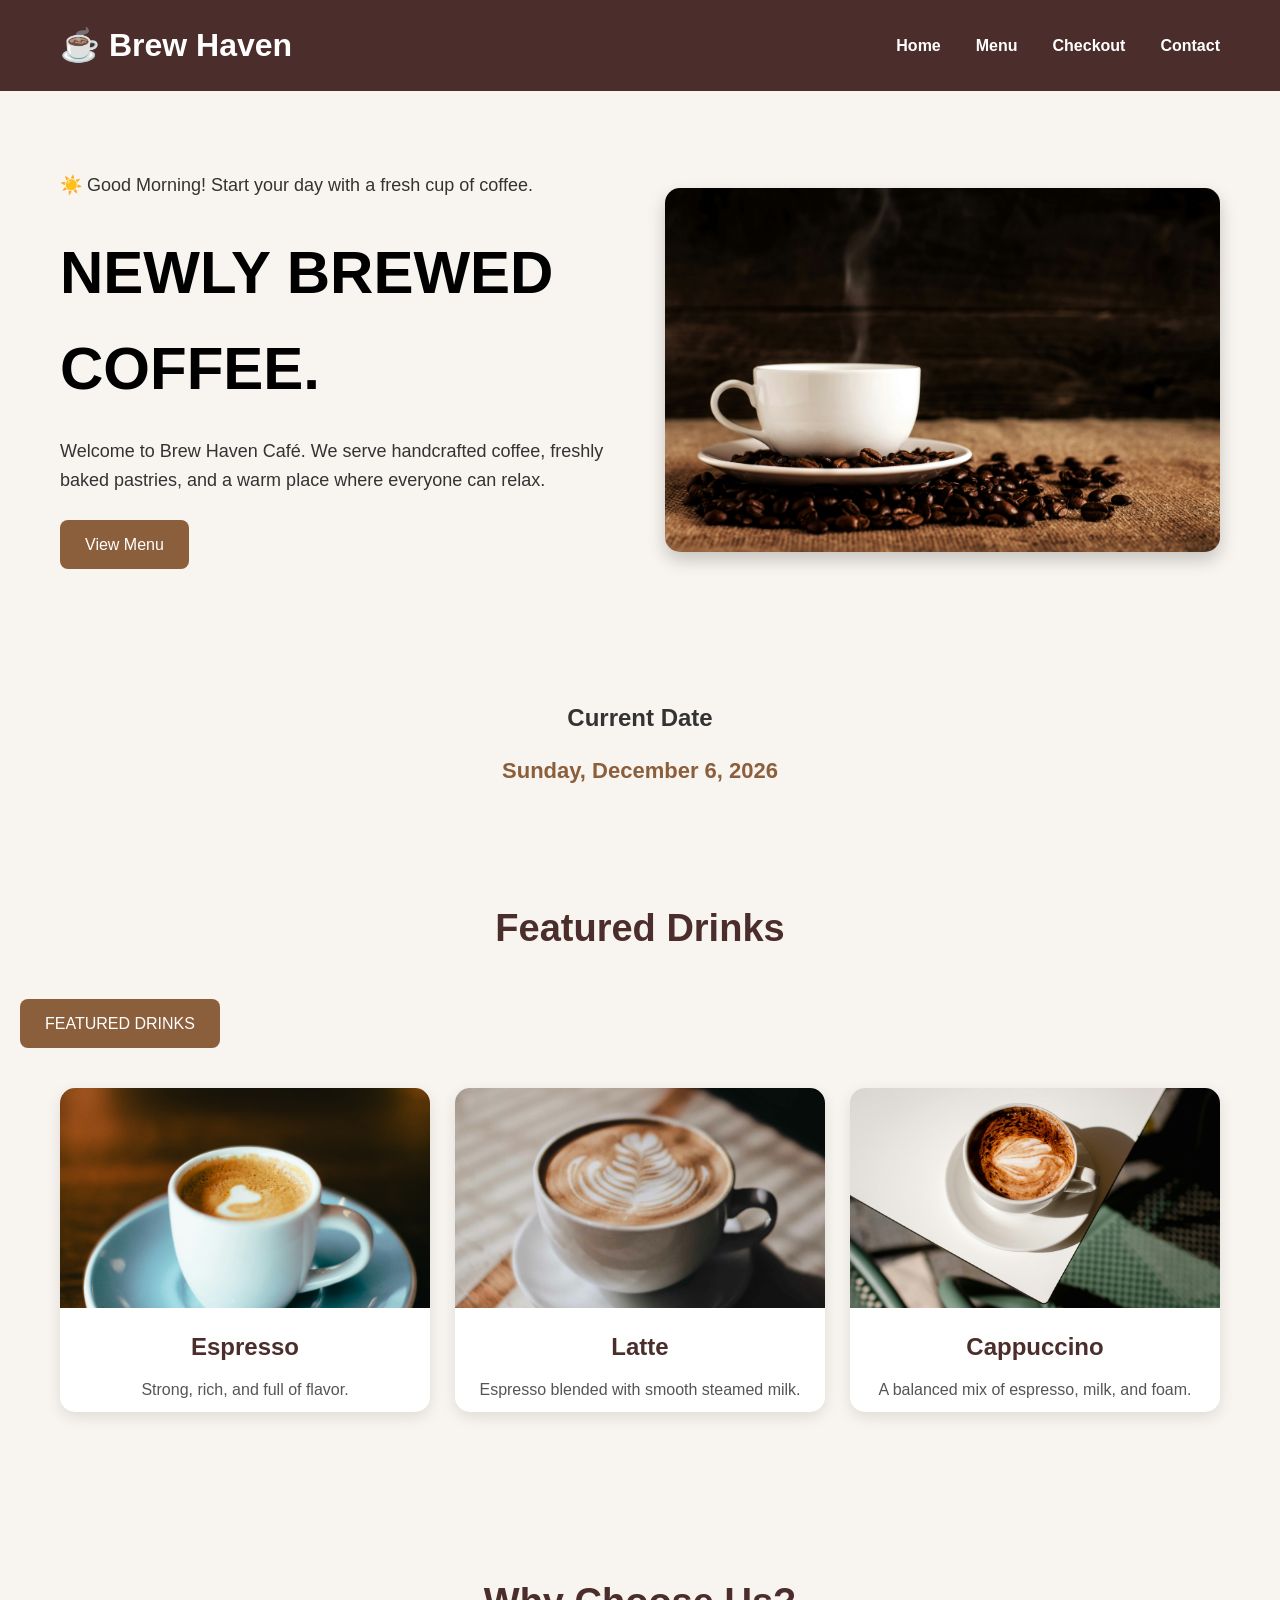
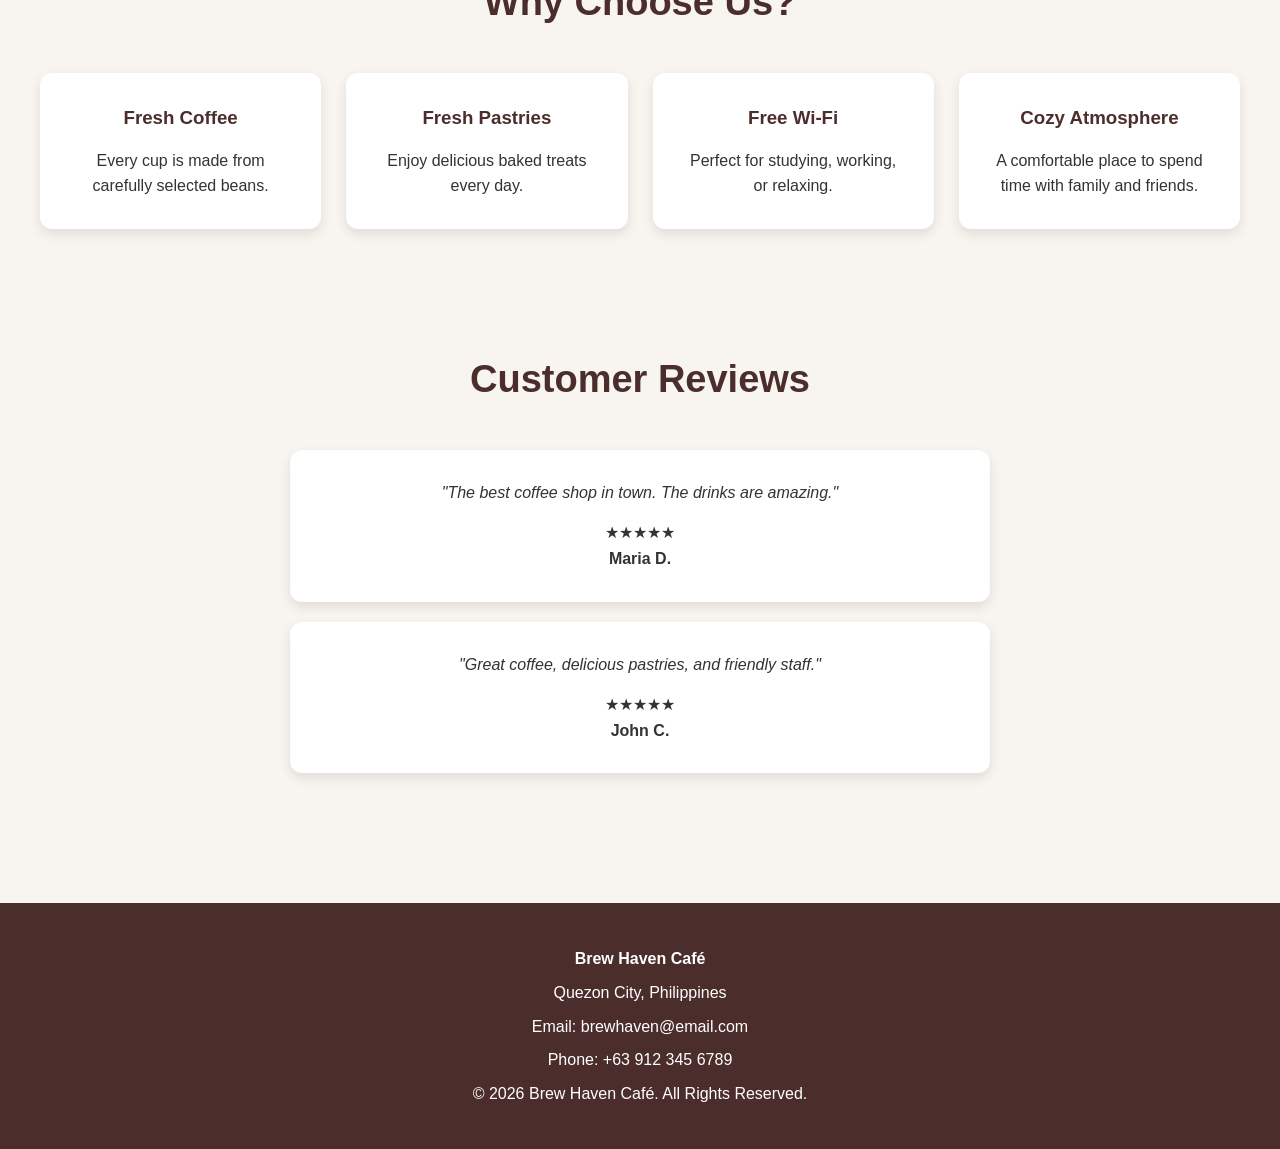
==== index.html @ 5b614775 "Update index.html" ====
<!DOCTYPE html>
<html lang="en">
<head>
    <meta charset="UTF-8">
    <meta name="viewport" content="width=device-width, initial-scale=1.0">

    <title>Brew Haven Café | Home</title>
    <meta name="description" content="Enjoy handcrafted coffee and fresh pastries at Brew Haven Café.">

    <link rel="stylesheet" href="CSS/style.css">
</head>

<body>

<header>
    <nav class="navbar">
        <h2 class="logo">☕ Brew Haven</h2>

        <ul class="nav-links" id="navLinks">
    <li><a href="index.html">Home</a></li>
    <li><a href="menu.html">Menu</a></li>
    <li><a href="checkout.html">Checkout</a></li>
    <li><a href="contact.html">Contact</a></li>
</ul>

        <button id="menuToggle" class="menu-toggle">☰</button>
    </nav>
</header>

<main>

    <section class="hero">

        <div class="hero-content">

            <p id="greeting"></p>

            <h1>NEWLY BREWED COFFEE.</h1>

            <p>
                Welcome to Brew Haven Café. We serve handcrafted coffee,
                freshly baked pastries, and a warm place where everyone can relax.
            </p>

            <a href="menu.html" class="btn">View Menu</a>

        </div>

        <div class="hero-image">
            <img src="images/hero.jpg"
                 alt="Cup of freshly brewed coffee">
        </div>

    </section>

    <section class="datetime">
        <h2>Current Date</h2>
        <p id="dateTime"></p>
    </section>

    <section class="featured">

         <h2>Featured Drinks</h2> 
         <a href="menu.html" class="btn">FEATURED DRINKS</a>

        <div class="cards">

            <article class="card">
                <img src="images/espresso.jpg" alt="Espresso">
                <h3>Espresso</h3>
                <p>Strong, rich, and full of flavor.</p>
            </article>

            <article class="card">
                <img src="images/latte.jpg" alt="Latte">
                <h3>Latte</h3>
                <p>Espresso blended with smooth steamed milk.</p>
            </article>

            <article class="card">
                <img src="images/cappuccino.jpg" alt="Cappuccino">
                <h3>Cappuccino</h3>
                <p>A balanced mix of espresso, milk, and foam.</p>
            </article>

        </div>

    </section>

    <section class="about">

        <h2>Why Choose Us?</h2>

        <div class="features">

            <div class="feature">
                <h3>Fresh Coffee</h3>
                <p>Every cup is made from carefully selected beans.</p>
            </div>

            <div class="feature">
                <h3>Fresh Pastries</h3>
                <p>Enjoy delicious baked treats every day.</p>
            </div>

            <div class="feature">
                <h3>Free Wi-Fi</h3>
                <p>Perfect for studying, working, or relaxing.</p>
            </div>

            <div class="feature">
                <h3>Cozy Atmosphere</h3>
                <p>A comfortable place to spend time with family and friends.</p>
            </div>

        </div>

    </section>

    <section class="testimonials">

        <h2>Customer Reviews</h2>

        <div class="review">

            <blockquote>
                "The best coffee shop in town. The drinks are amazing."
            </blockquote>

            <p>★★★★★</p>
            <strong>Maria D.</strong>

        </div>

        <div class="review">

            <blockquote>
                "Great coffee, delicious pastries, and friendly staff."
            </blockquote>

            <p>★★★★★</p>
            <strong>John C.</strong>

        </div>

    </section>

</main>

<footer>

    <p><strong>Brew Haven Café</strong></p>

    <p>Quezon City, Philippines</p>

    <p>Email: brewhaven@email.com</p>

    <p>Phone: +63 912 345 6789</p>

    <p>&copy; 2026 Brew Haven Café. All Rights Reserved.</p>

</footer>

<script src="JS/script.js"></script>

</body>
</html>
---- CSS/style.css ----
/* =====================================
   RESET
===================================== */

*{
    margin:0;
    padding:0;
    box-sizing:border-box;
}

body{
    font-family:Arial, Helvetica, sans-serif;
    background:#f8f4ef;
    color:#333;
    line-height:1.6;
}

img{
    max-width:100%;
    display:block;
}

a{
    text-decoration:none;
}

ul{
    list-style:none;
}

/* =====================================
   HEADER
===================================== */

header{
    background:#4b2e2b;
    position:sticky;
    top:0;
    z-index:999;
}

.navbar{

    max-width:1200px;
    margin:auto;

    display:flex;
    justify-content:space-between;
    align-items:center;

    padding:20px;

}

.logo{

    color:white;
    font-size:32px;

}

.nav-links{

    display:flex;
    gap:35px;

}

.nav-links a{

    color:white;
    font-weight:bold;
    transition:.3s;

}

.nav-links a:hover,
.nav-links a.active{

    color:#f8c15b;

}

.menu-toggle{

    display:none;

    background:none;
    border:none;

    color:white;

    font-size:30px;

    cursor:pointer;

}

/* =====================================
   HERO
===================================== */

.hero{

    max-width:1200px;

    margin:60px auto;

    display:flex;

    align-items:center;

    justify-content:space-between;

    gap:50px;

    padding:20px;

}

.hero-content{

    flex:1;

}

.hero-content h1{

    font-size:60px;

    color:#000000;

    margin:20px 0;

    font-family: "Times New Roman",

}

.hero-content p{

    margin-bottom:25px;

    font-size:18px;

}

.hero-image{

    flex:1;

}

.hero-image img{

    border-radius:15px;

    box-shadow:0 8px 18px rgba(0,0,0,.2);

}

/* =====================================
   BUTTON
===================================== */

.btn{

    display:inline-block;

    background:#8b5e3c;

    color:white;

    padding:12px 25px;

    border-radius:8px;

    transition:.3s;

}

.btn:hover{

    background:#5f3e29;

    transform:translateY(-2px);

}
/* =====================================
   PAGE HEADER
===================================== */

.page-header{
    text-align:center;
    padding:60px 20px 30px;
}

.page-header h1{
    font-size:45px;
    color:#4b2e2b;
    margin-bottom:15px;
}

.page-header p{
    font-size:18px;
    color:#555;
}

/* =====================================
   DATE SECTION
===================================== */

.datetime,
.date-section{

    text-align:center;

    padding:50px 20px;

}

#dateTime{

    margin-top:15px;

    font-size:22px;

    color:#8b5e3c;

    font-weight:bold;

}

/* =====================================
   SECTION TITLES
===================================== */

.featured,
.menu-section,
.about,
.why-us,
.testimonials,
.special-offer{

    padding:60px 20px;

}

.featured h2,
.menu-section h2,
.about h2,
.why-us h2,
.testimonials h2,
.special-offer h2{

    text-align:center;

    color:#4b2e2b;

    margin-bottom:40px;

    font-size:38px;

}

/* =====================================
   CARD GRID
===================================== */

/* =====================================
   CARD GRID
===================================== */

.cards {
    max-width: 1200px;
    margin: 40px auto;
    padding: 0 20px;

    display: grid;
    grid-template-columns: repeat(auto-fit, minmax(280px, 1fr));
    gap: 25px;
}

/* =====================================
   CARD DESIGN
===================================== */

.card {
    background: white;
    border-radius: 15px;
    overflow: hidden;
    text-align: center;
    box-shadow: 0 5px 15px rgba(0,0,0,.1);
    transition: transform .3s ease;
}

.card:hover {
    transform: translateY(-8px);
}

.card img {
    width: 100%;
    height: 220px;
    object-fit: cover;
}

.card h3 {
    margin-top: 20px;
    color: #4b2e2b;
    font-size: 24px;
}

.card p {
    padding: 10px 20px;
    color: #555;
}

.card h4 {
    color: #8b5e3c;
    font-size: 22px;
    margin: 15px 0;
}

.card .btn {
    display: inline-block;
    margin-bottom: 20px;
}

/* =====================================
   FEATURES
===================================== */

.features{

    max-width:1200px;

    margin:auto;

    display:grid;

    grid-template-columns:repeat(auto-fit,minmax(250px,1fr));

    gap:25px;

}

.feature{

    background:white;

    padding:30px;

    border-radius:12px;

    text-align:center;

    box-shadow:0 5px 12px rgba(0,0,0,.1);

    transition:.3s;

}

.feature:hover{

    transform:translateY(-8px);

}

.feature h3{

    color:#4b2e2b;

    margin-bottom:15px;

}

/* =====================================
   TESTIMONIALS
===================================== */

.testimonials{

    max-width:1200px;

    margin:auto;

}

.review{

    background:white;

    margin:20px auto;

    padding:30px;

    border-radius:12px;

    box-shadow:0 5px 12px rgba(0,0,0,.1);

    text-align:center;

    max-width:700px;

}

.review blockquote{

    font-style:italic;

    margin-bottom:15px;

}

/* =====================================
   SPECIAL OFFER
===================================== */

.special-offer{

    text-align:center;

    background:#4b2e2b;

    color:white;

}

.special-offer p{

    font-size:20px;

    margin:25px 0;

}
/* =====================================
   CONTACT INFO
===================================== */

.contact-info{

    max-width:1200px;

    margin:40px auto;

    display:grid;

    grid-template-columns:repeat(auto-fit,minmax(250px,1fr));

    gap:25px;

    padding:0 20px;

}

.info-card{

    background:white;

    padding:30px;

    text-align:center;

    border-radius:12px;

    box-shadow:0 5px 15px rgba(0,0,0,.1);

    transition:.3s;

}

.info-card:hover{

    transform:translateY(-8px);

}

.info-card h3{

    color:#4b2e2b;

    margin-bottom:15px;

}

/* =====================================
   CONTACT FORM
===================================== */

.contact-section{

    padding:60px 20px;

}

.contact-form{

    max-width:700px;

    margin:auto;

    background:white;

    padding:35px;

    border-radius:12px;

    box-shadow:0 6px 15px rgba(0,0,0,.1);

}

.form-group{

    margin-bottom:20px;

}

.form-group label{

    display:block;

    margin-bottom:8px;

    font-weight:bold;

}

.form-group input,
.form-group textarea,
.form-group select{

    width:100%;

    padding:14px;

    border:1px solid #ccc;

    border-radius:8px;

    font-size:16px;

}

.form-group input:focus,
.form-group textarea:focus,
.form-group select:focus{

    outline:none;

    border-color:#8b5e3c;

}

textarea{

    resize:vertical;

}

#formMessage,
#checkoutMessage{

    margin-top:15px;

    text-align:center;

    font-weight:bold;

}

/* =====================================
   CHECKOUT
===================================== */

.checkout-section{

    padding:60px 20px;

}

.checkout-container{

    max-width:1100px;

    margin:auto;

    display:grid;

    grid-template-columns:repeat(auto-fit,minmax(350px,1fr));

    gap:30px;

}

.checkout-box{

    background:white;

    padding:30px;

    border-radius:12px;

    box-shadow:0 6px 15px rgba(0,0,0,.1);

}

.checkout-box h2{

    color:#4b2e2b;

    margin-bottom:20px;

}

.checkout-box p{

    margin:15px 0;

    font-size:18px;

}

#quantity{

    width:100px;

    padding:10px;

    margin-top:10px;

    font-size:18px;

    text-align:center;

}

#totalAmount{

    color:#8b5e3c;

    font-size:26px;

    font-weight:bold;

}

/* =====================================
   MAP
===================================== */

.map-section{

    padding:60px 20px;

}

.map-section iframe{

    width:100%;

    border:none;

    border-radius:12px;

}

/* =====================================
   FOOTER
===================================== */

footer{

    background:#4b2e2b;

    color:white;

    text-align:center;

    padding:35px 20px;

    margin-top:50px;

}

footer p{

    margin:8px 0;

}

/* =====================================
   RESPONSIVE DESIGN
===================================== */

@media (max-width:900px){

    .hero{

        flex-direction:column-reverse;

        text-align:center;

    }

    .hero-content h1{

        font-size:45px;

    }

}

@media (max-width:768px){

    .menu-toggle{

        display:block;

    }

    .nav-links{

        display:none;

        position:absolute;

        top:75px;

        left:0;

        width:100%;

        background:#4b2e2b;

        flex-direction:column;

        align-items:center;

        padding:20px 0;

        gap:20px;

    }

    .nav-links.show{

        display:flex;

    }

    .hero-content h1{

        font-size:38px;

    }

    .page-header h1{

        font-size:36px;

    }

}

@media (max-width: 768px) {

    .menu-toggle {
        display: block;
    }

    .nav-links {
        display: none;
        /* your existing code */
    }

    .nav-links.show {
        display: flex;
    }

    .cards {
        grid-template-columns: 1fr;
    }

    .card .btn {
        width: 100%;
    }

}
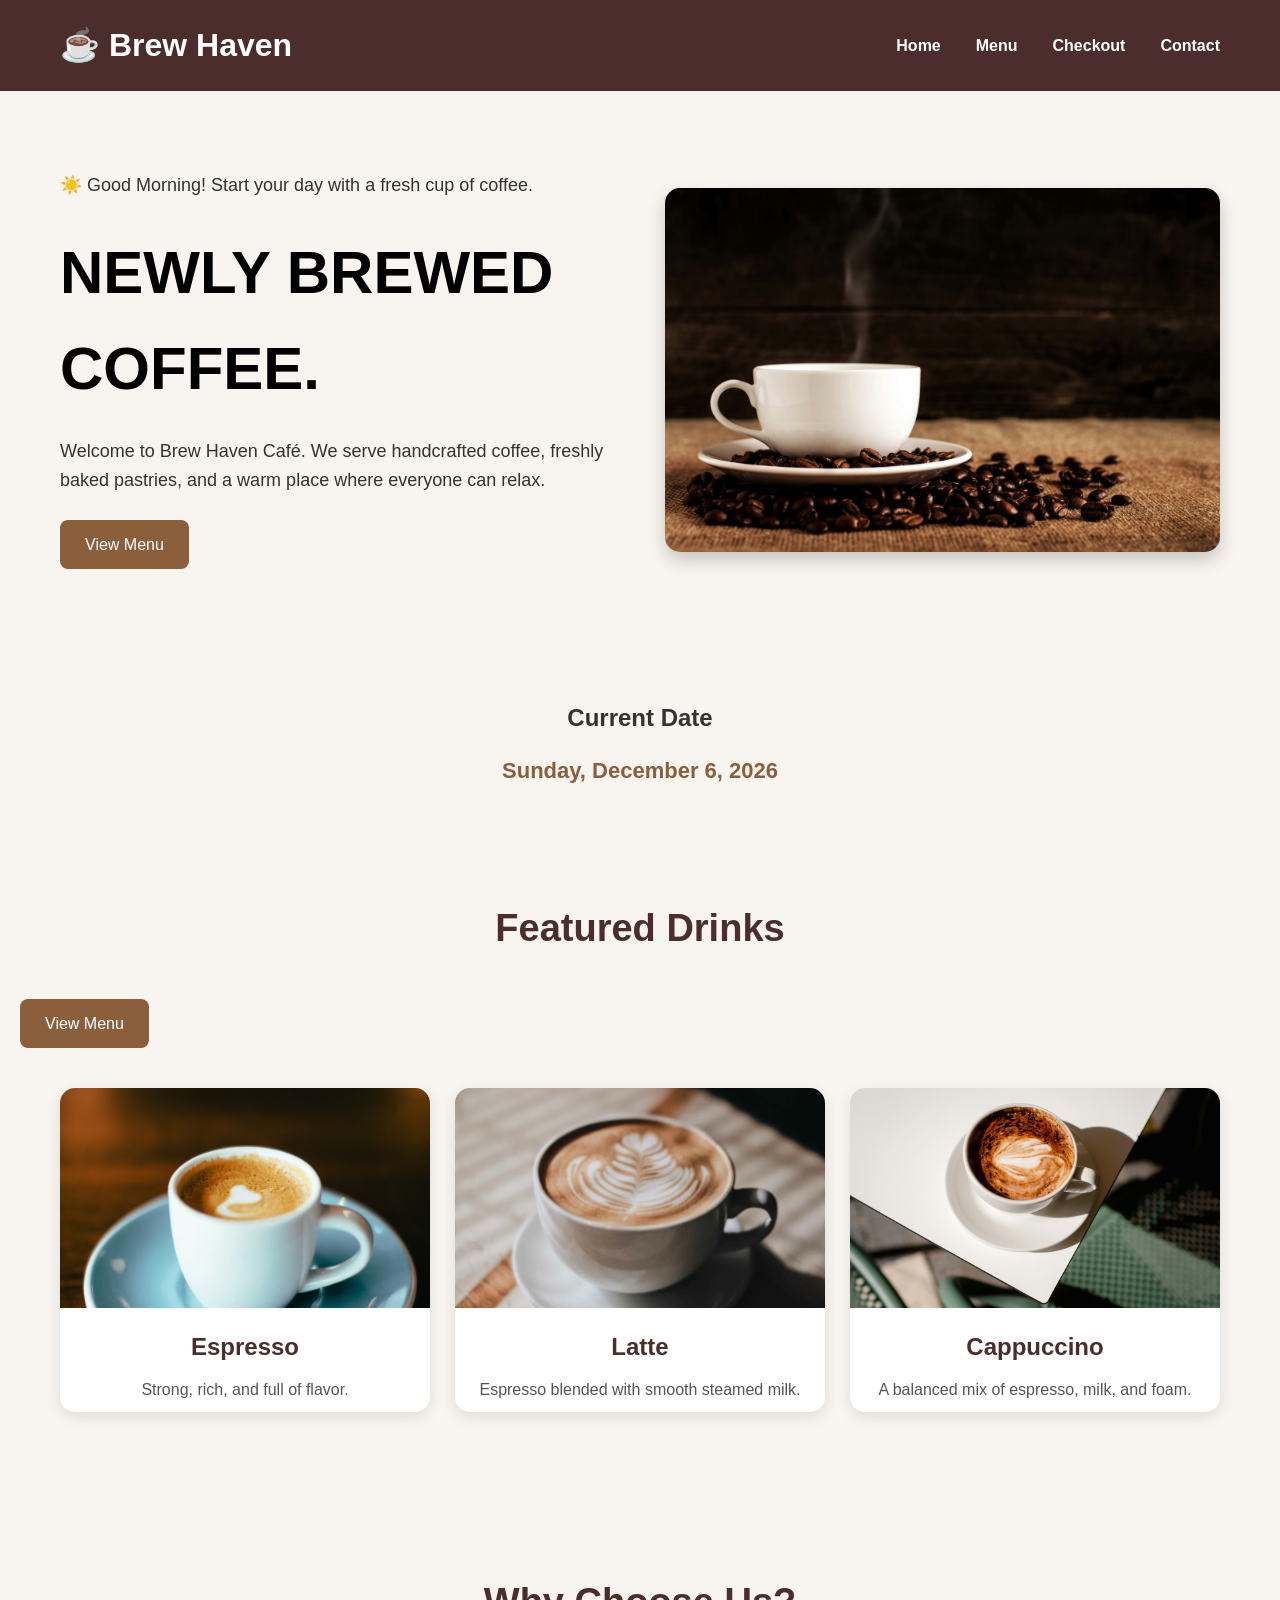
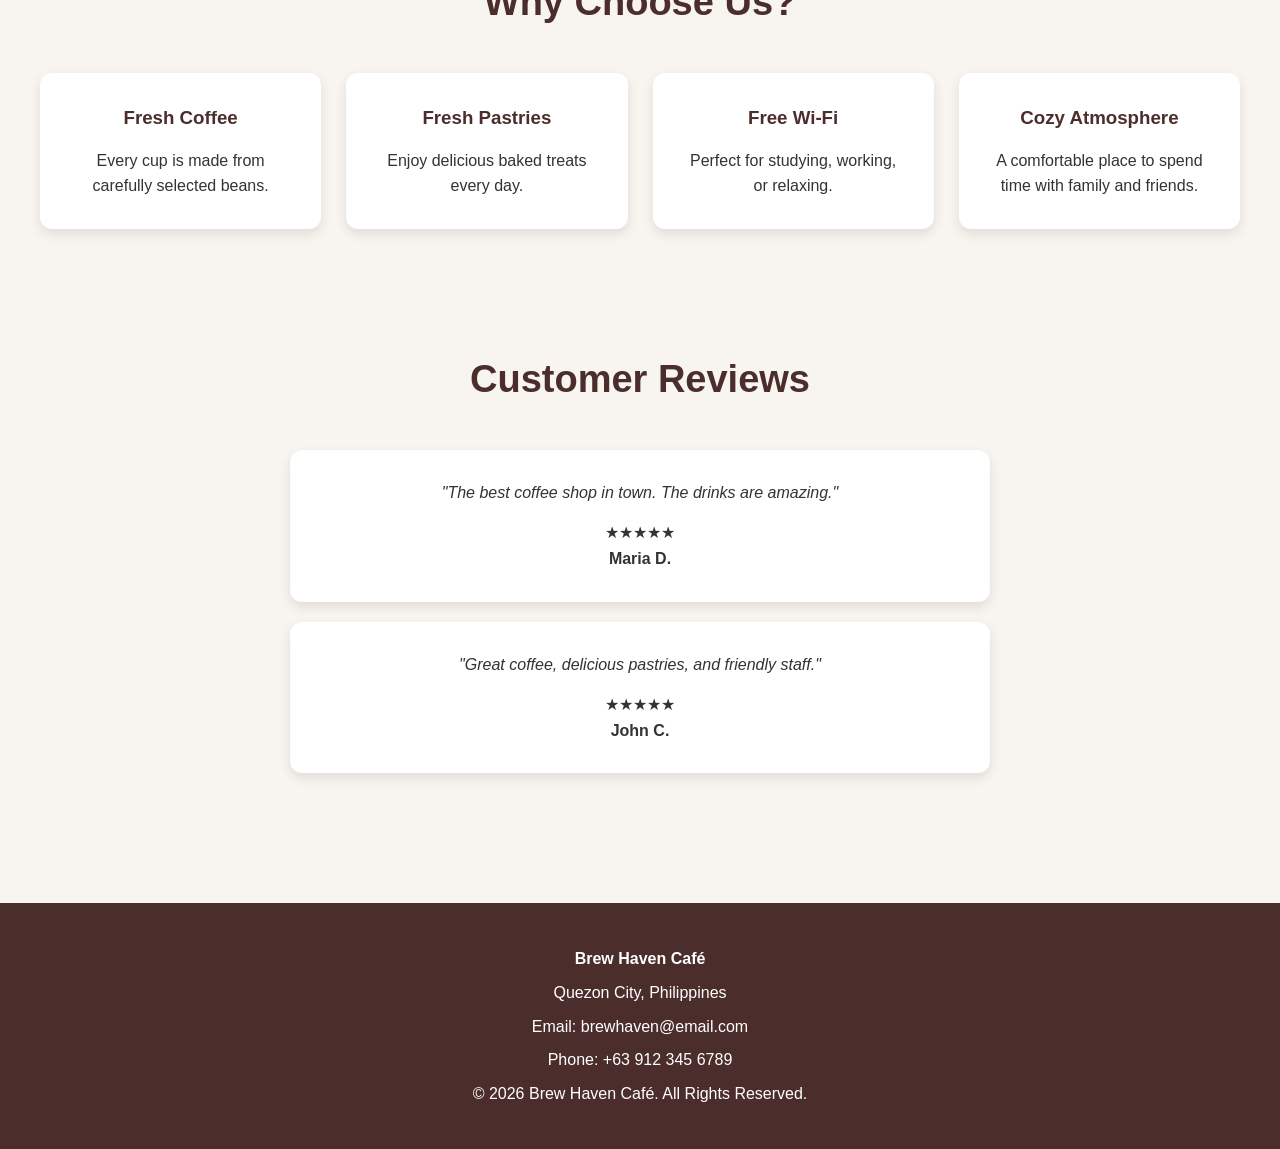
==== commit 1bce5397: "Update index.html" ====
--- a/index.html
+++ b/index.html
@@ -61,7 +61,7 @@
     <section class="featured">
 
          <h2>Featured Drinks</h2> 
-         <a href="menu.html" class="btn">FEATURED DRINKS</a>
+         <a href="menu.html" class="btn">View Menu</a>
 
         <div class="cards">
 
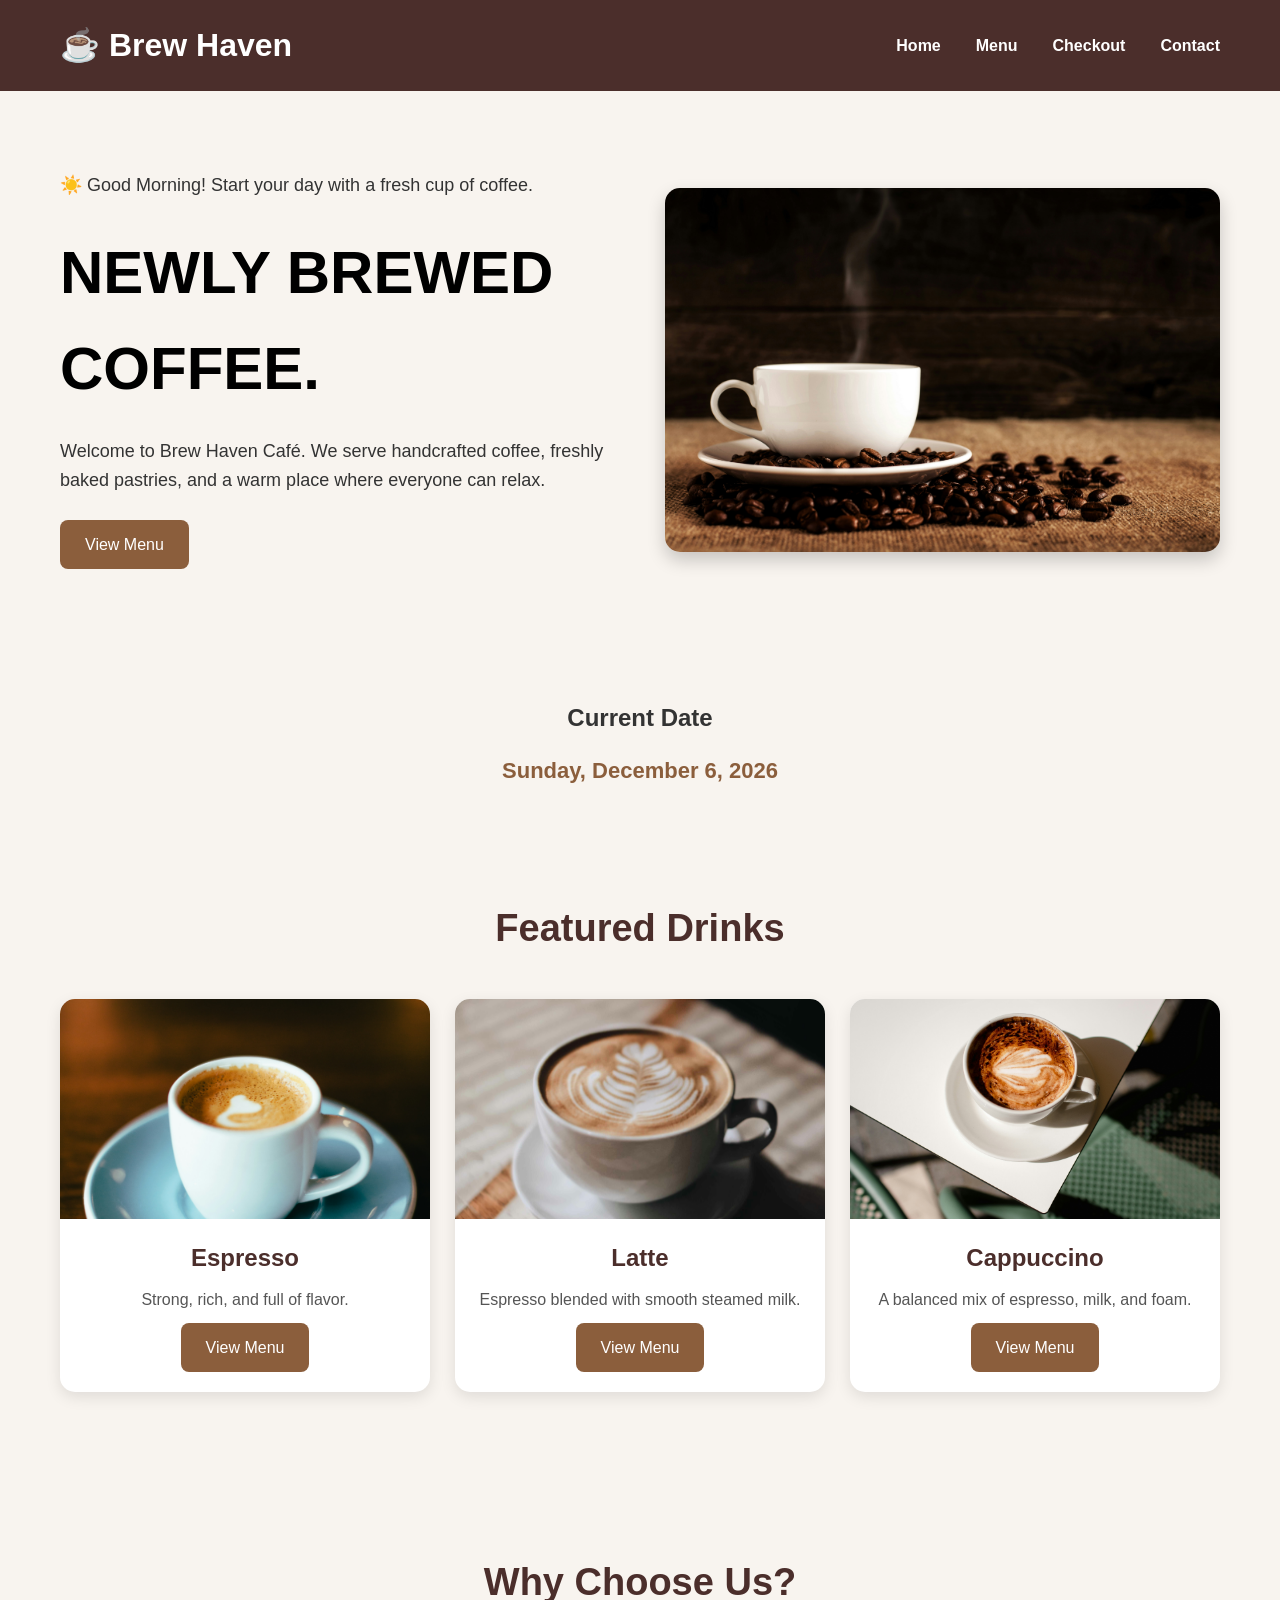
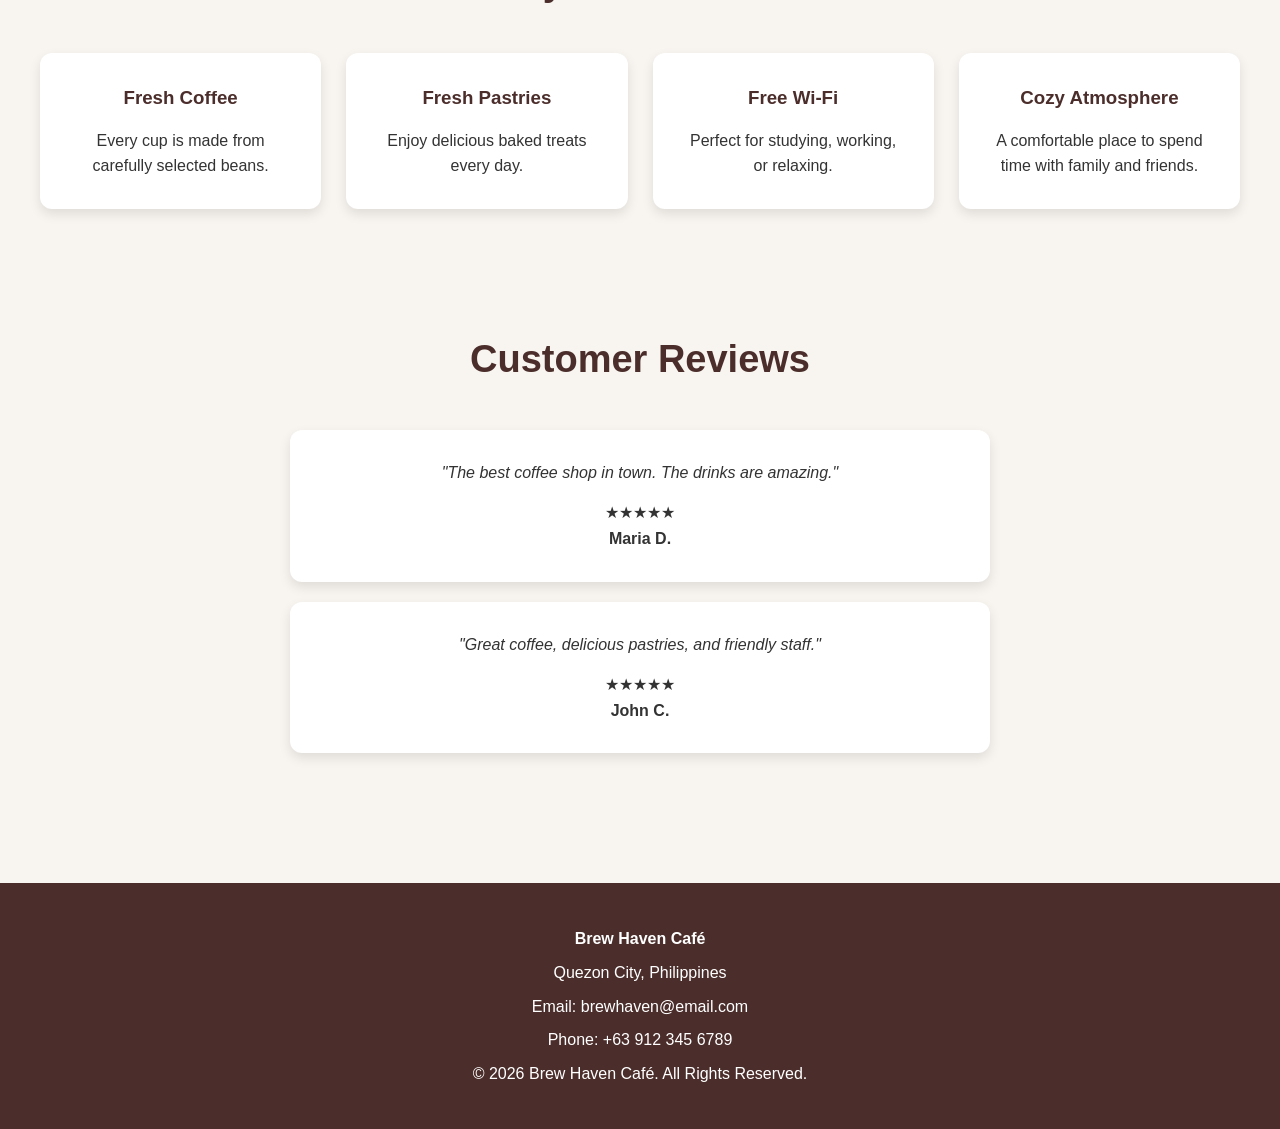
==== commit 1c17ac74: "Update index.html" ====
--- a/index.html
+++ b/index.html
@@ -61,26 +61,28 @@
     <section class="featured">
 
          <h2>Featured Drinks</h2> 
-         <a href="menu.html" class="btn">View Menu</a>
-
+         
         <div class="cards">
 
             <article class="card">
                 <img src="images/espresso.jpg" alt="Espresso">
                 <h3>Espresso</h3>
                 <p>Strong, rich, and full of flavor.</p>
+                 <a href="menu.html" class="btn">View Menu</a>
             </article>
 
             <article class="card">
                 <img src="images/latte.jpg" alt="Latte">
                 <h3>Latte</h3>
                 <p>Espresso blended with smooth steamed milk.</p>
+                 <a href="menu.html" class="btn">View Menu</a>
             </article>
 
             <article class="card">
                 <img src="images/cappuccino.jpg" alt="Cappuccino">
                 <h3>Cappuccino</h3>
                 <p>A balanced mix of espresso, milk, and foam.</p>
+                 <a href="menu.html" class="btn">View Menu</a>
             </article>
 
         </div>
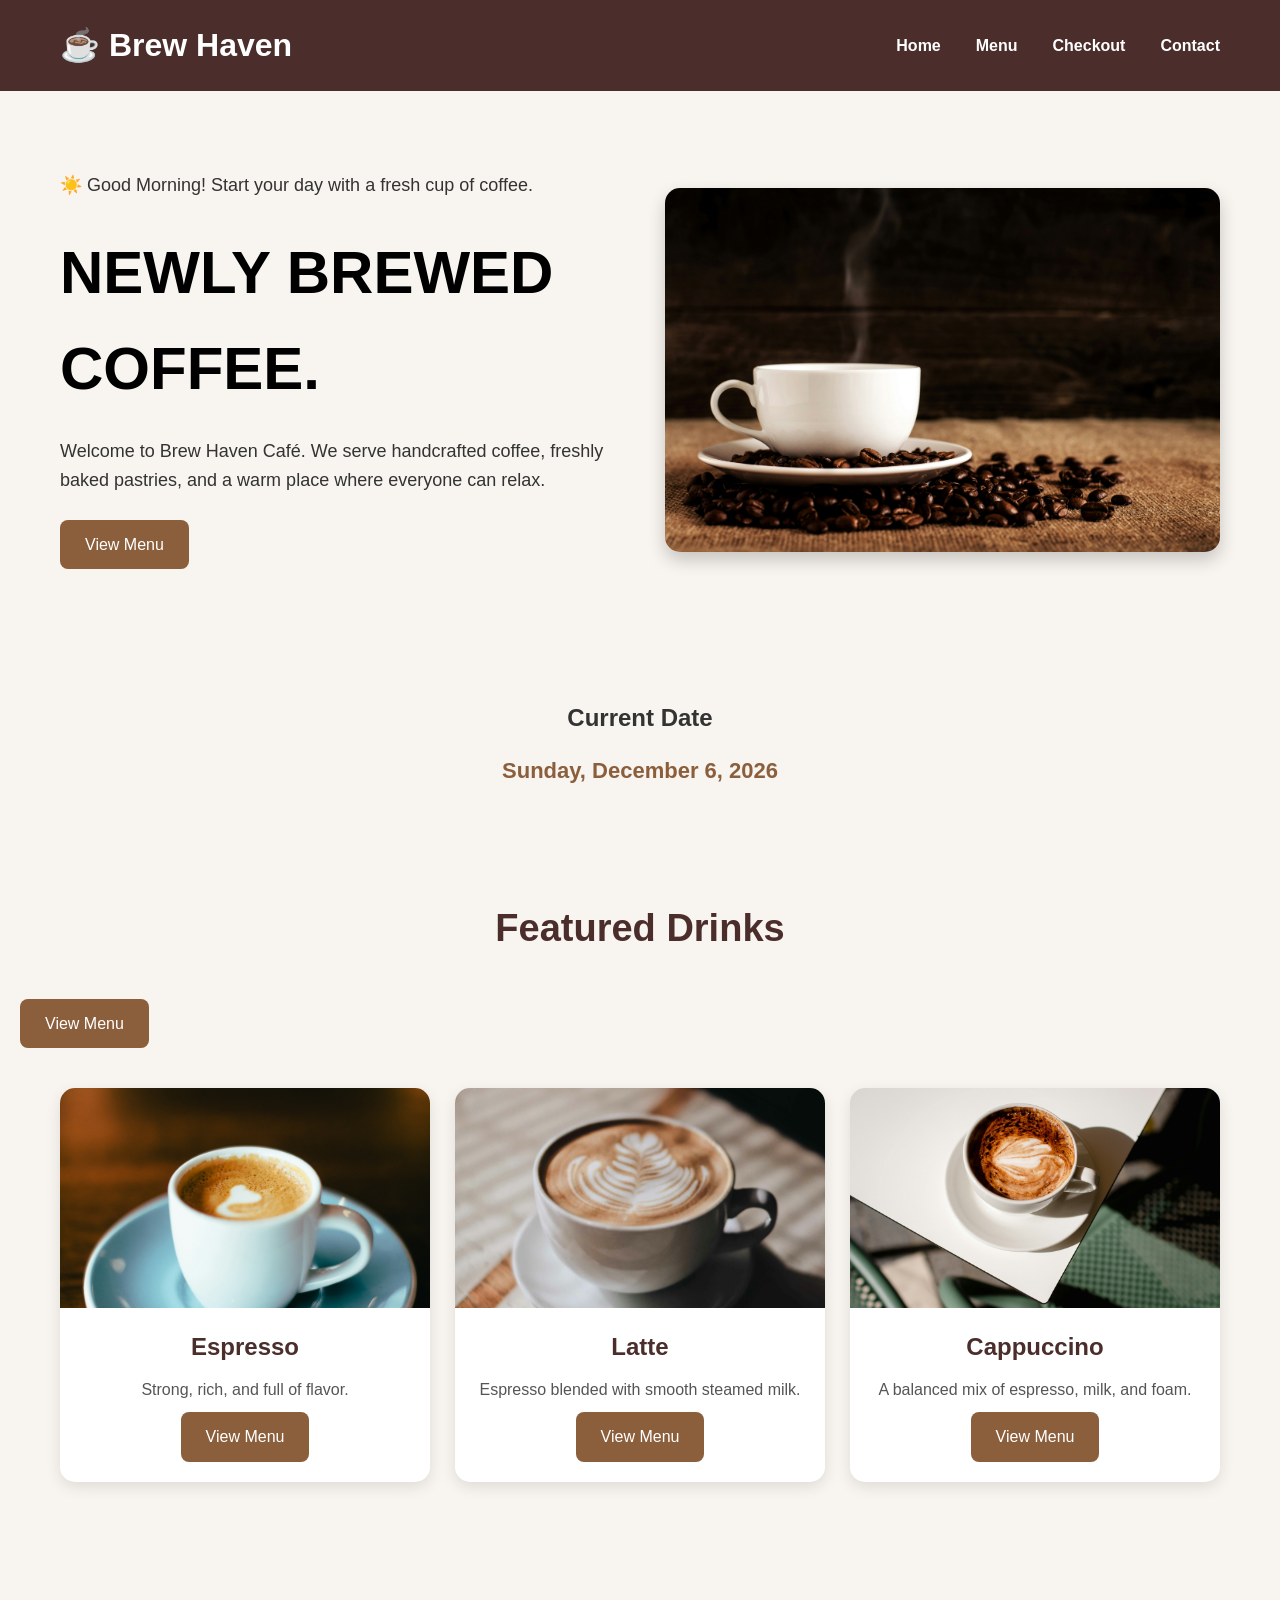
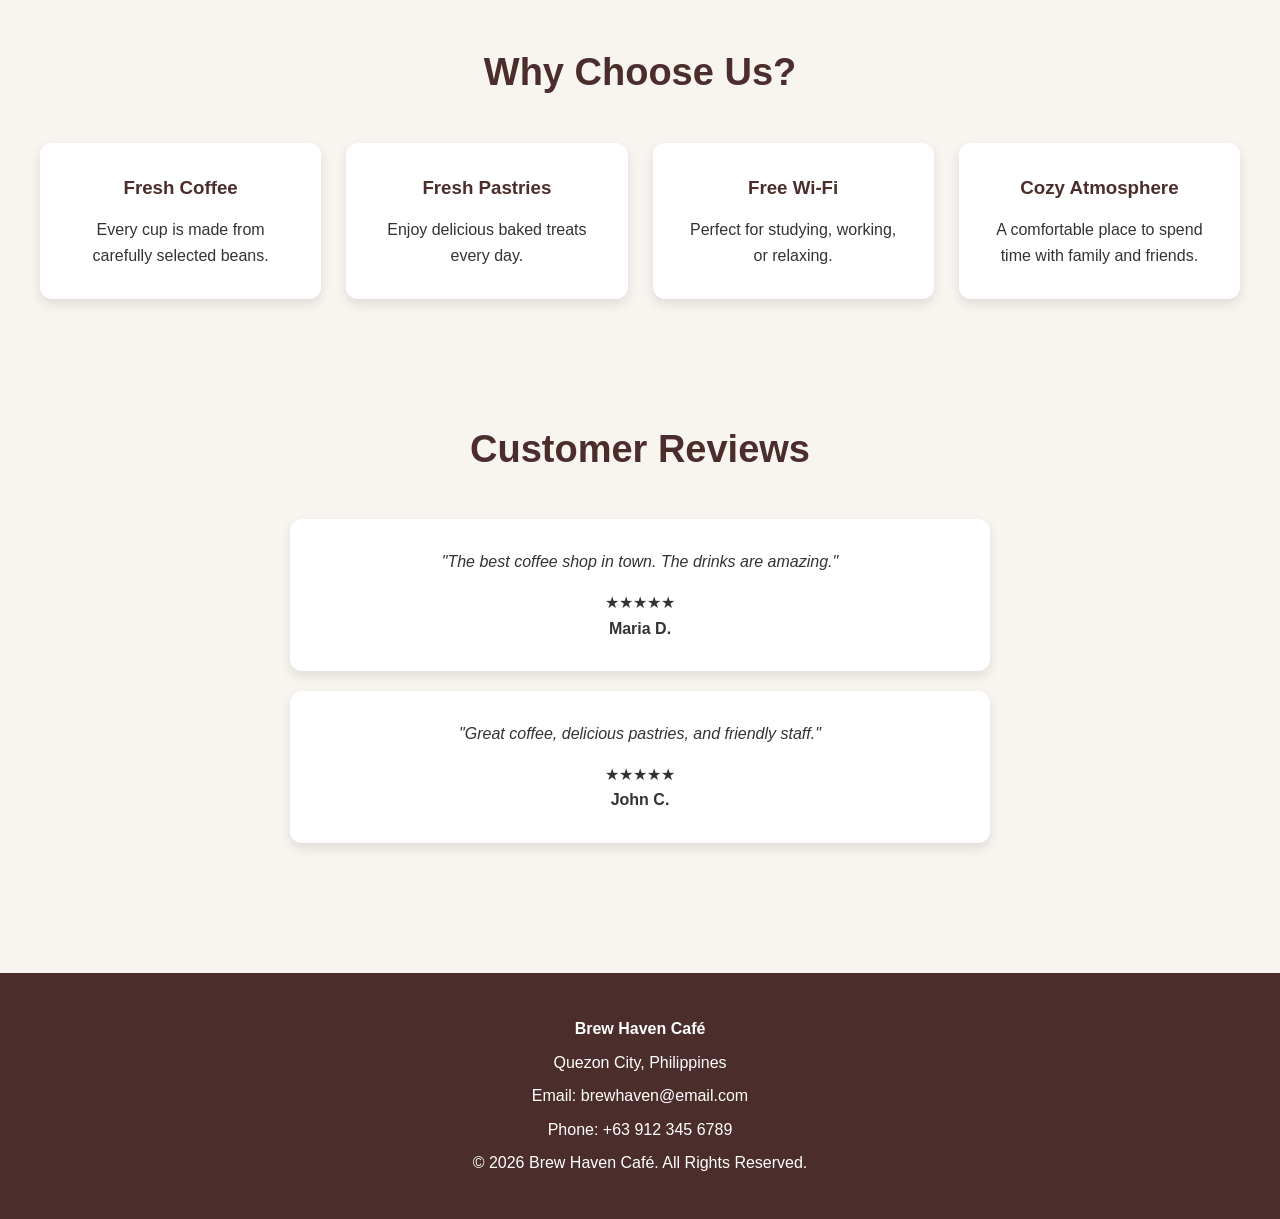
==== commit f02eb316: "Update index.html" ====
--- a/index.html
+++ b/index.html
@@ -60,7 +60,8 @@
 
     <section class="featured">
 
-         <h2>Featured Drinks</h2> 
+         <h2>Featured Drinks</h2>
+         <a href="menu.html" class="btn">View Menu</a>
          
         <div class="cards">
 
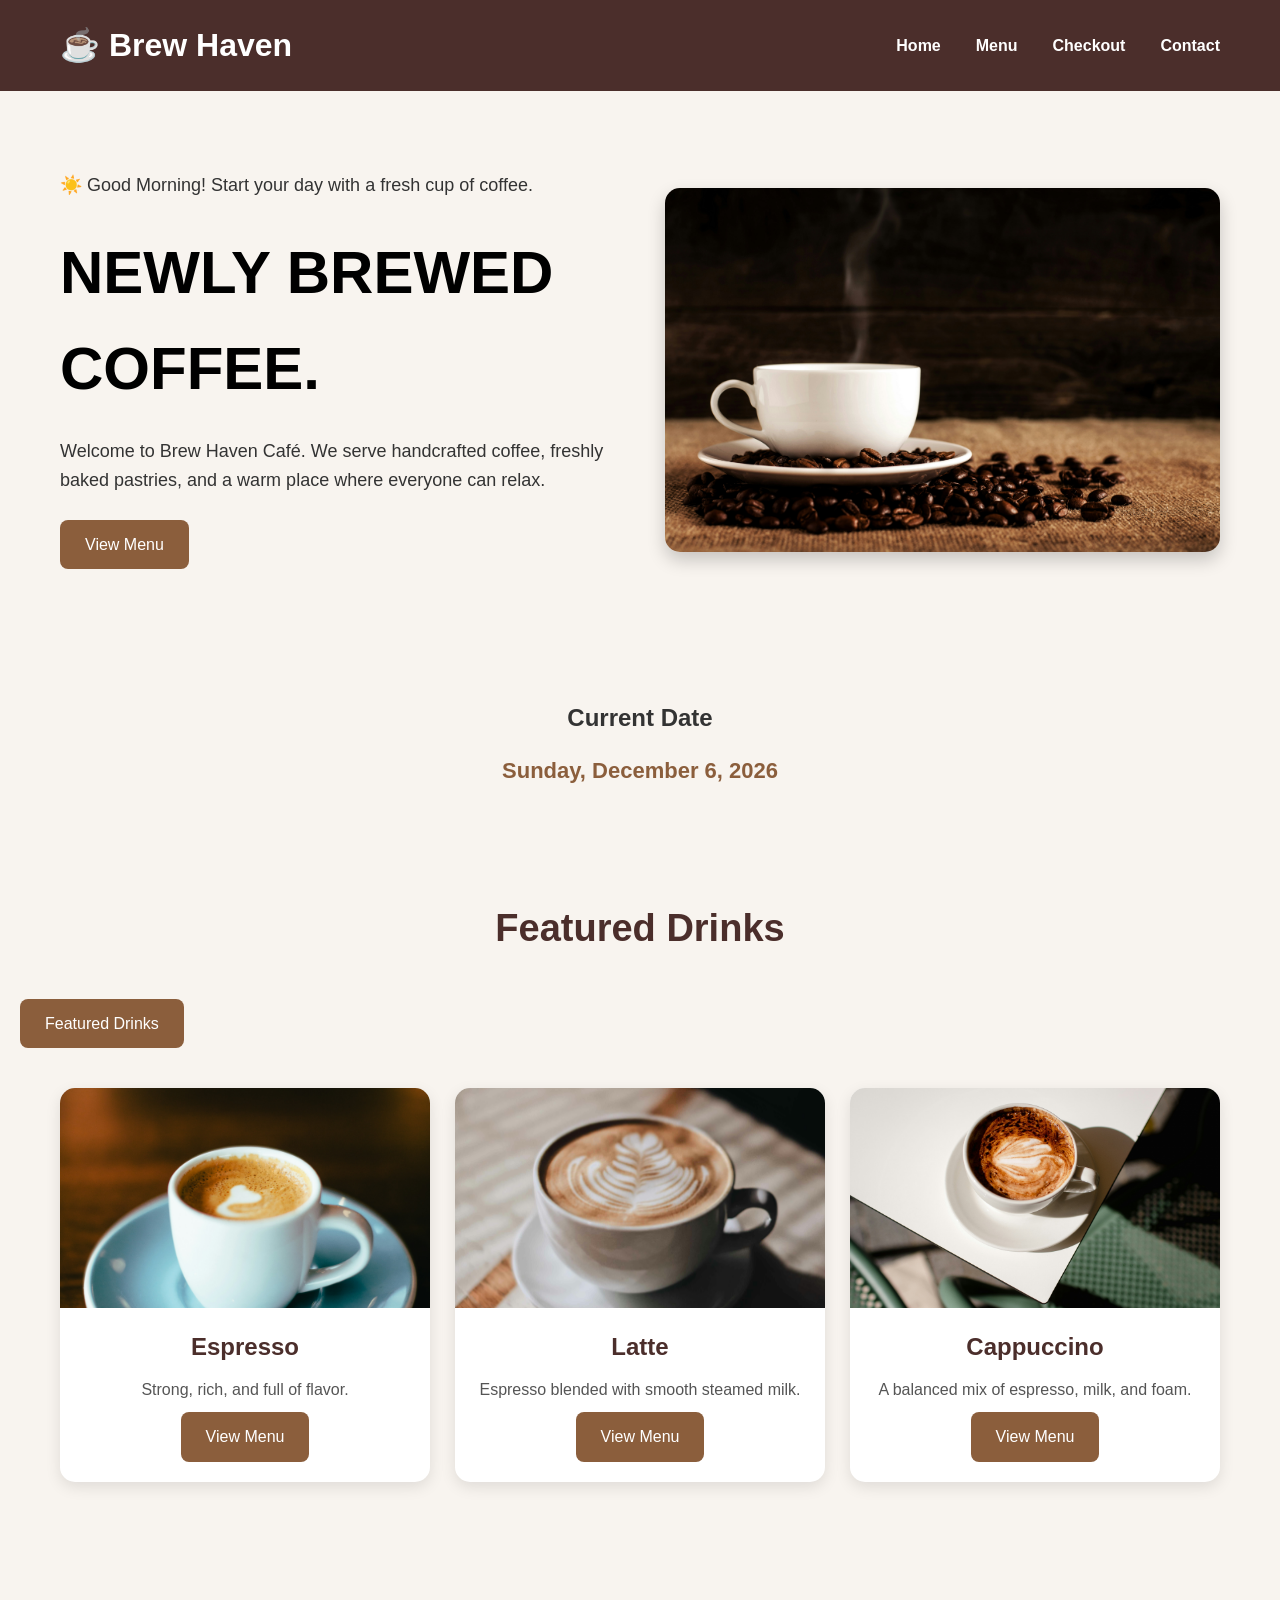
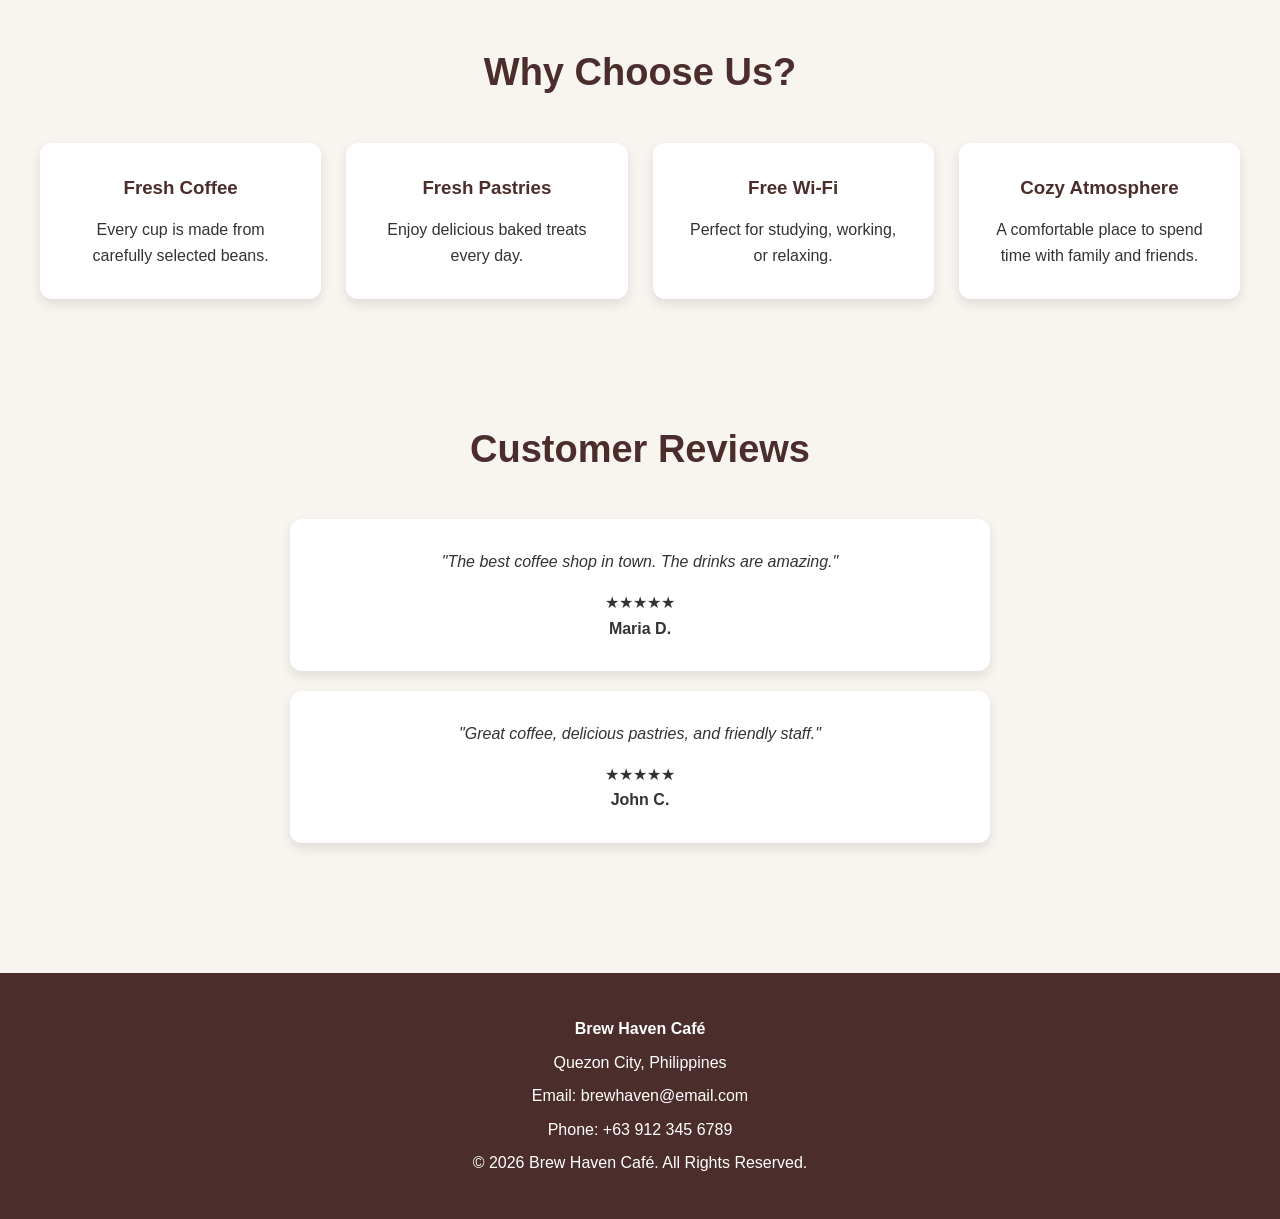
==== commit eb8b6c32: "Update index.html" ====
--- a/index.html
+++ b/index.html
@@ -61,7 +61,7 @@
     <section class="featured">
 
          <h2>Featured Drinks</h2>
-         <a href="menu.html" class="btn">View Menu</a>
+         <h2></h2><a href="menu.html" class="btn">Featured Drinks</a></h2>
          
         <div class="cards">
 
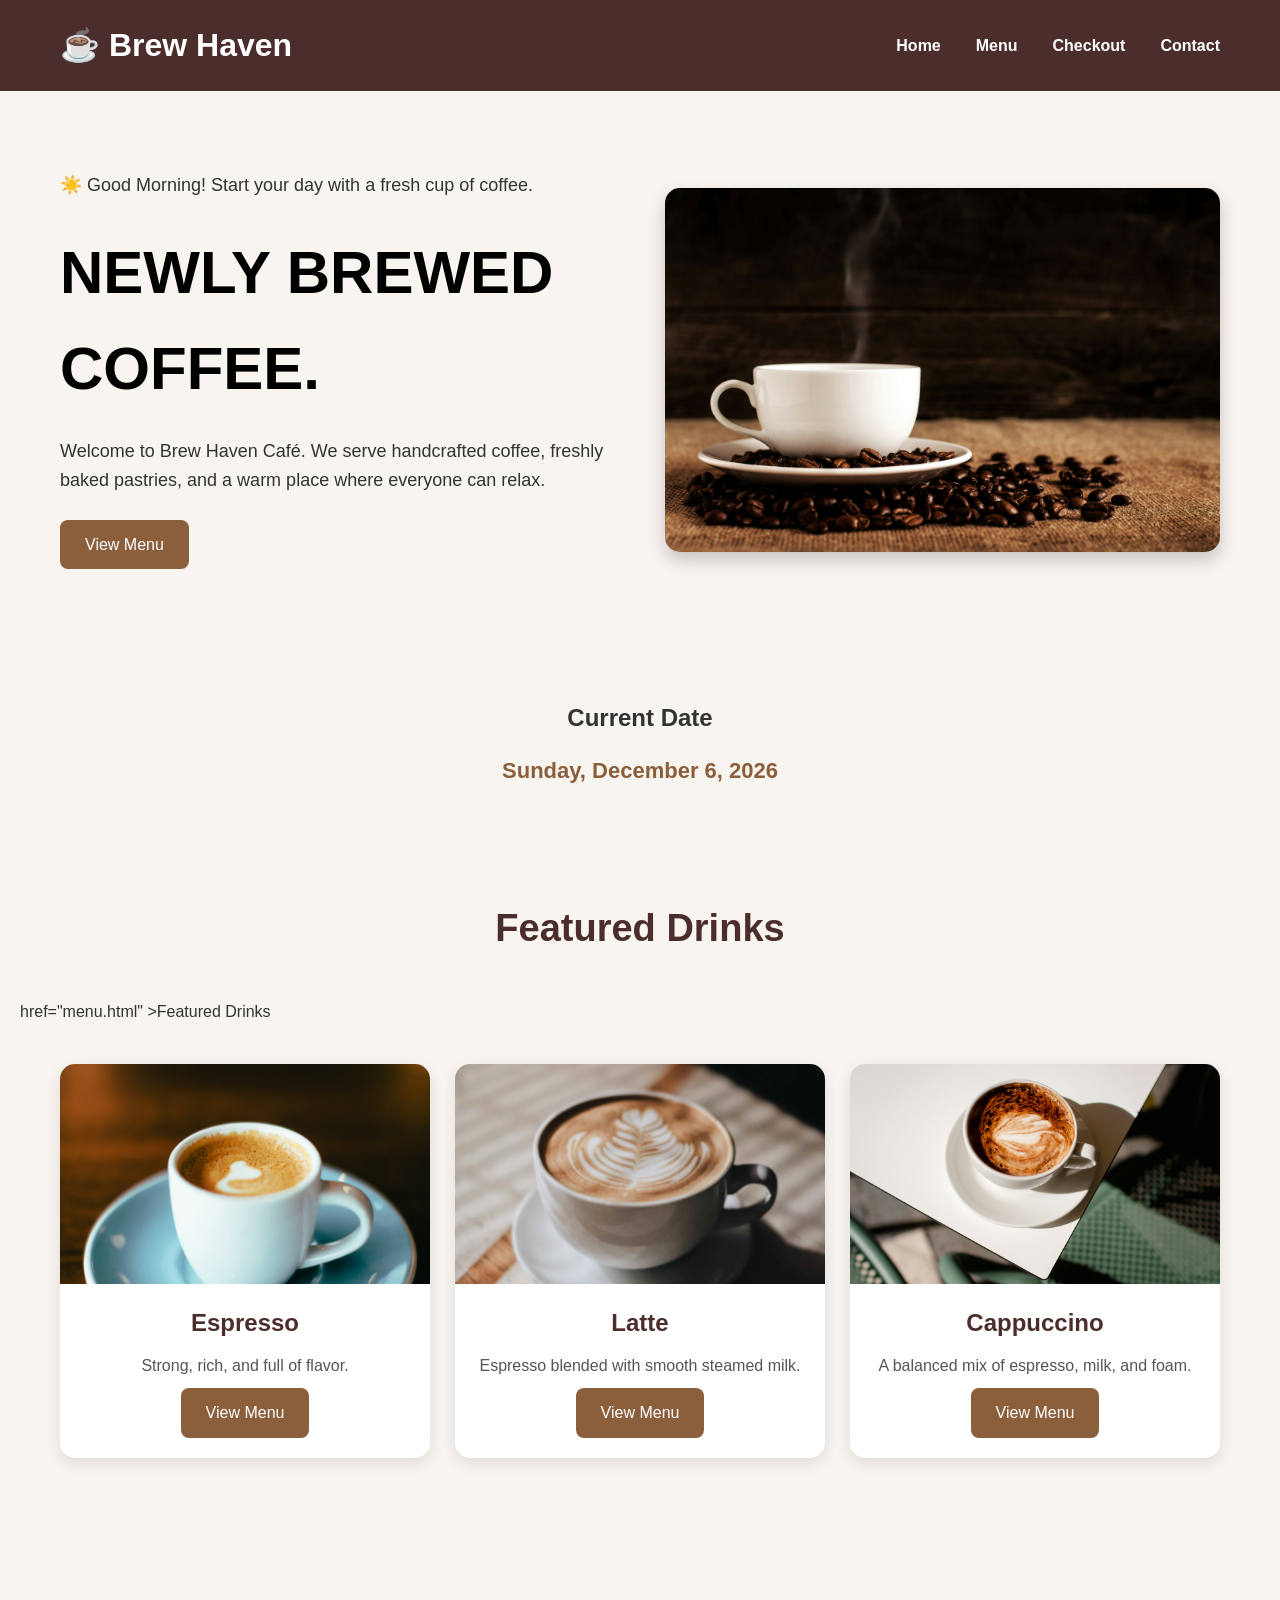
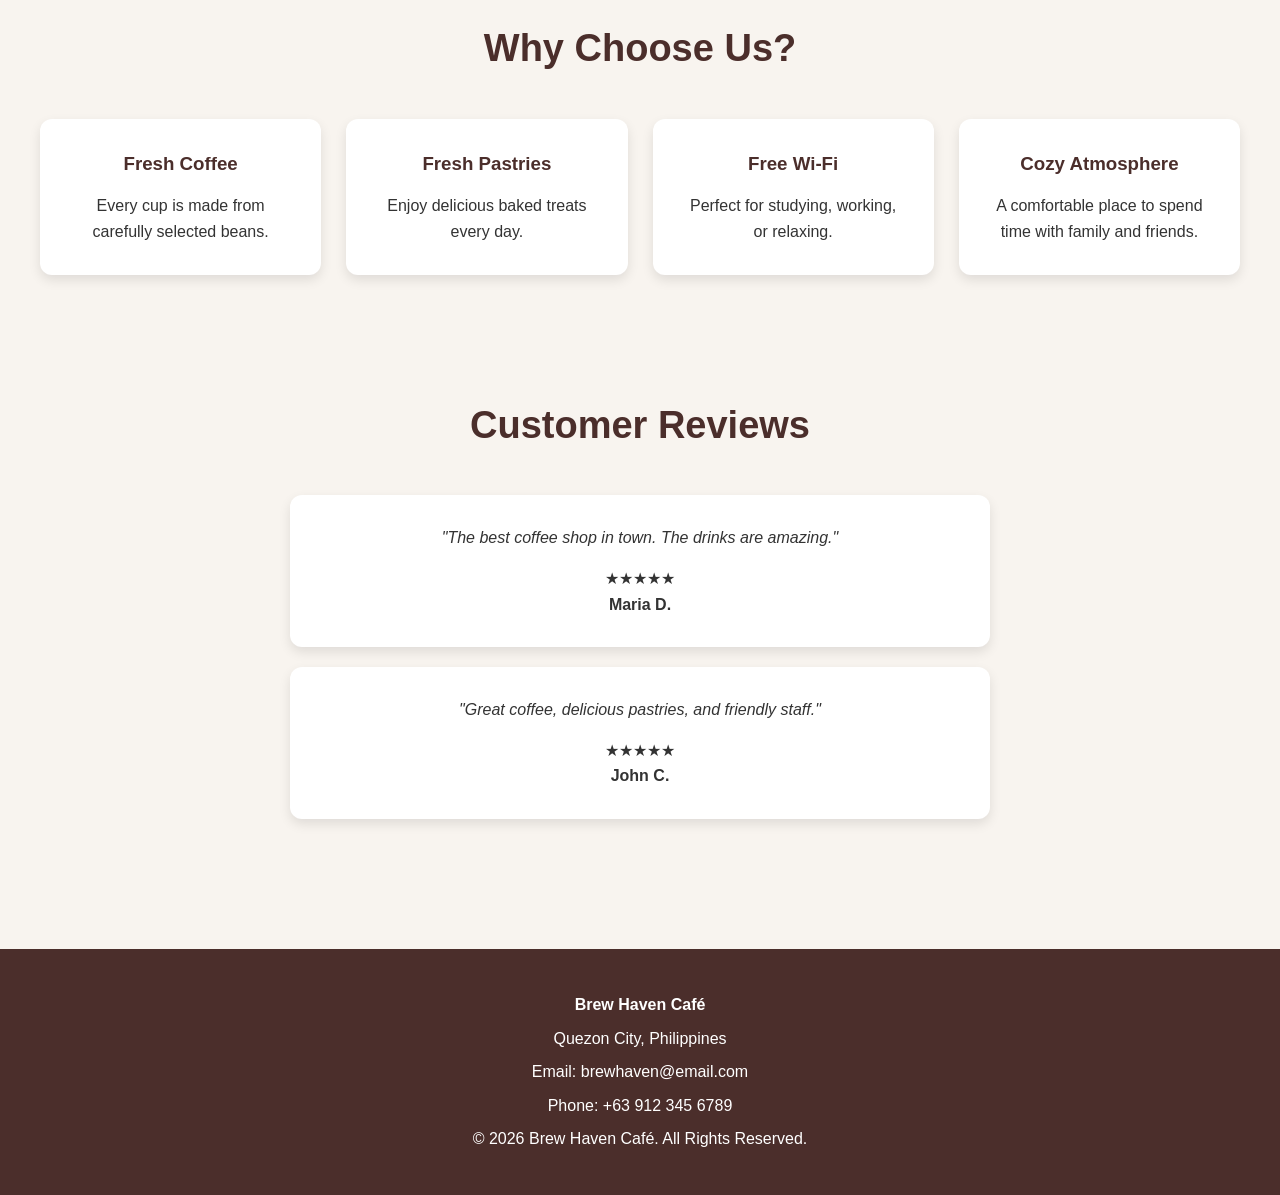
==== commit f2fe65c3: "Update index.html" ====
--- a/index.html
+++ b/index.html
@@ -61,7 +61,7 @@
     <section class="featured">
 
          <h2>Featured Drinks</h2>
-         <h2></h2><a href="menu.html" class="btn">Featured Drinks</a></h2>
+         <div><a> href="menu.html" >Featured Drinks</a></div>
          
         <div class="cards">
 
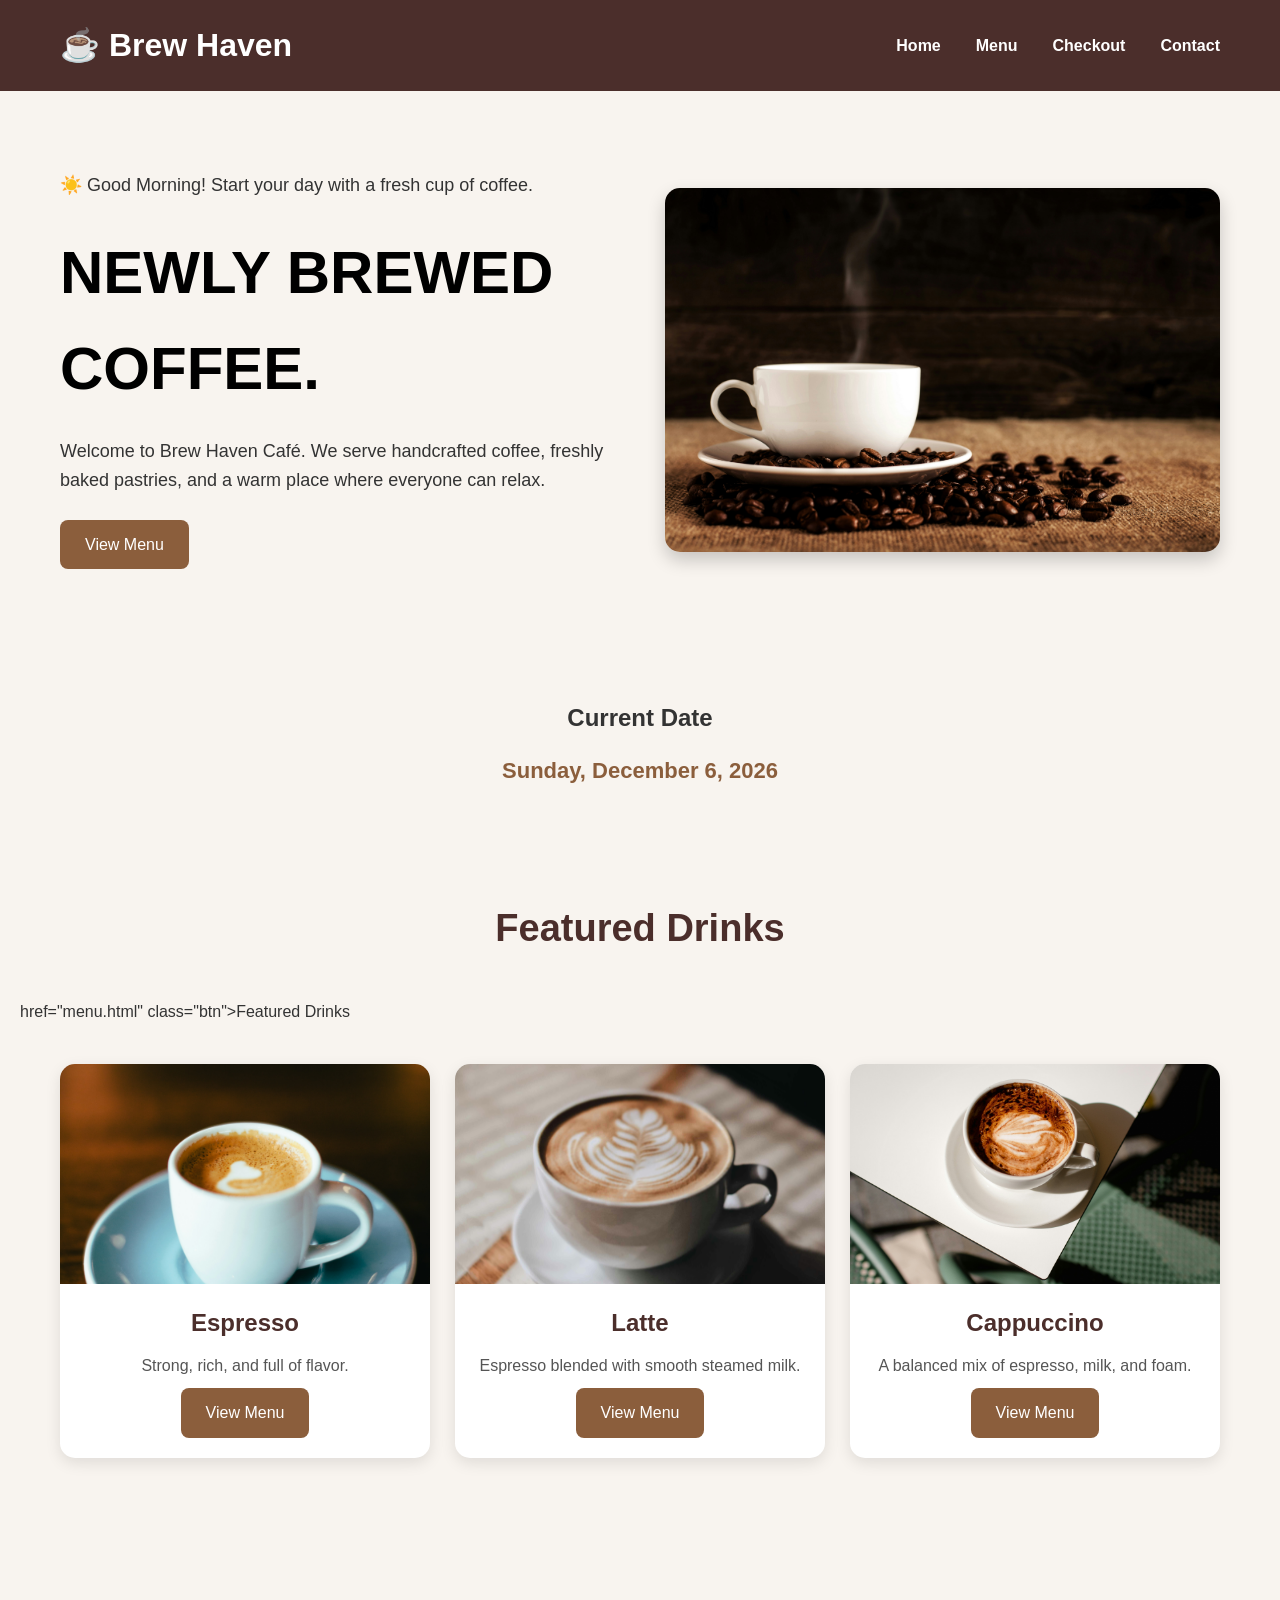
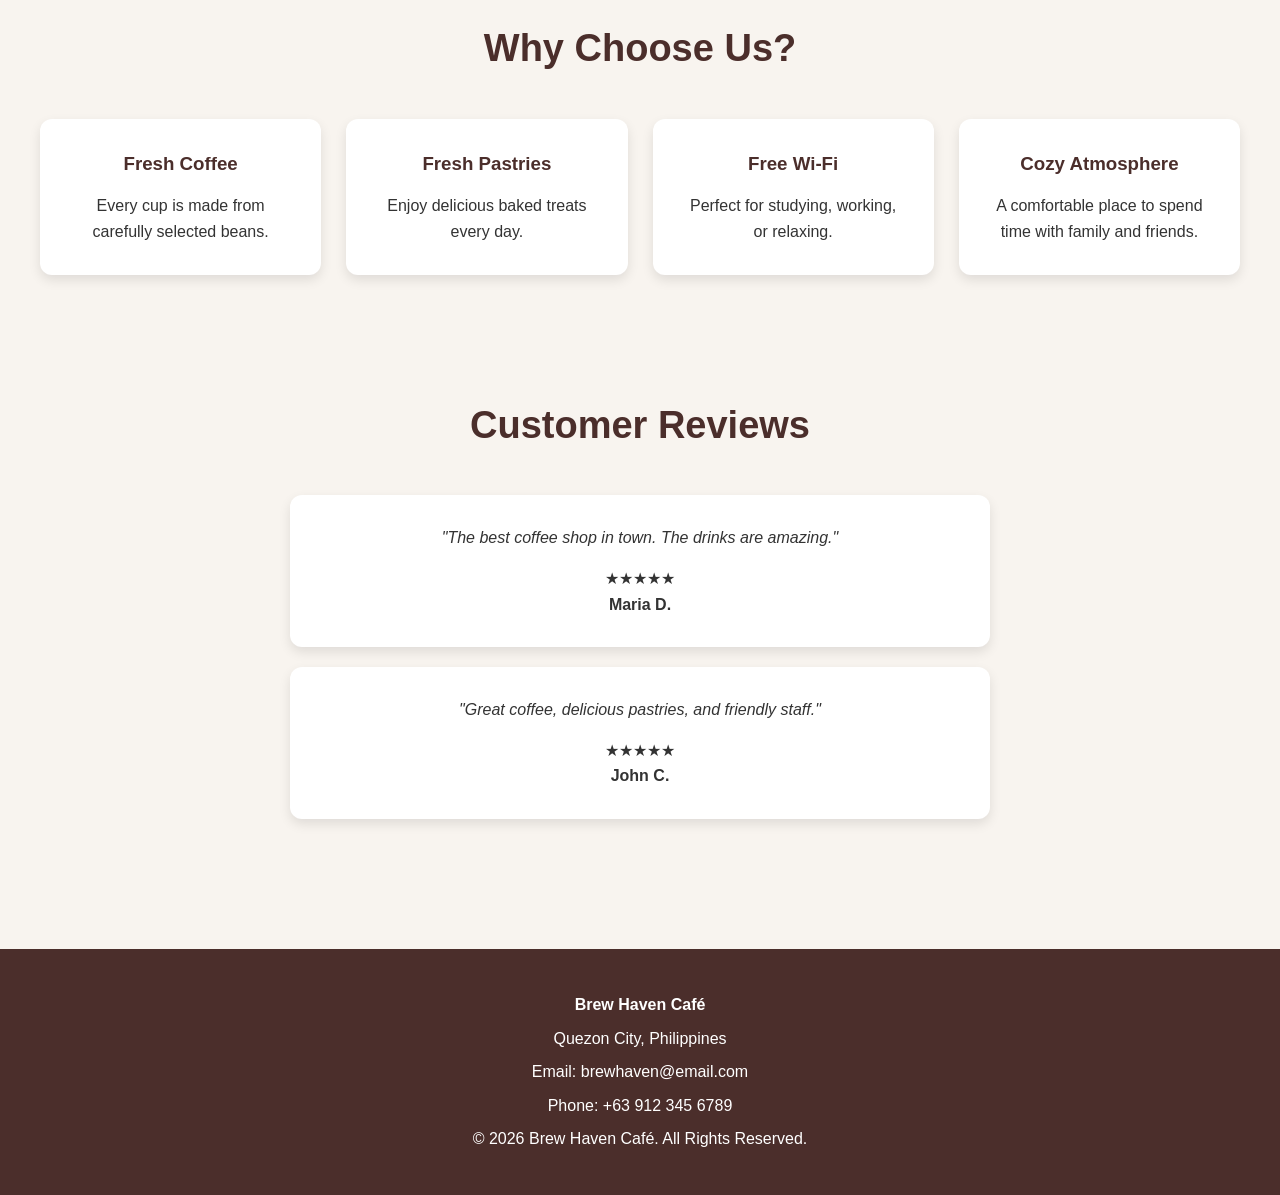
==== commit 205bf7f1: "Update index.html" ====
--- a/index.html
+++ b/index.html
@@ -61,7 +61,7 @@
     <section class="featured">
 
          <h2>Featured Drinks</h2>
-         <div><a> href="menu.html" >Featured Drinks</a></div>
+          <a> href="menu.html" class="btn">Featured Drinks</a>
          
         <div class="cards">
 
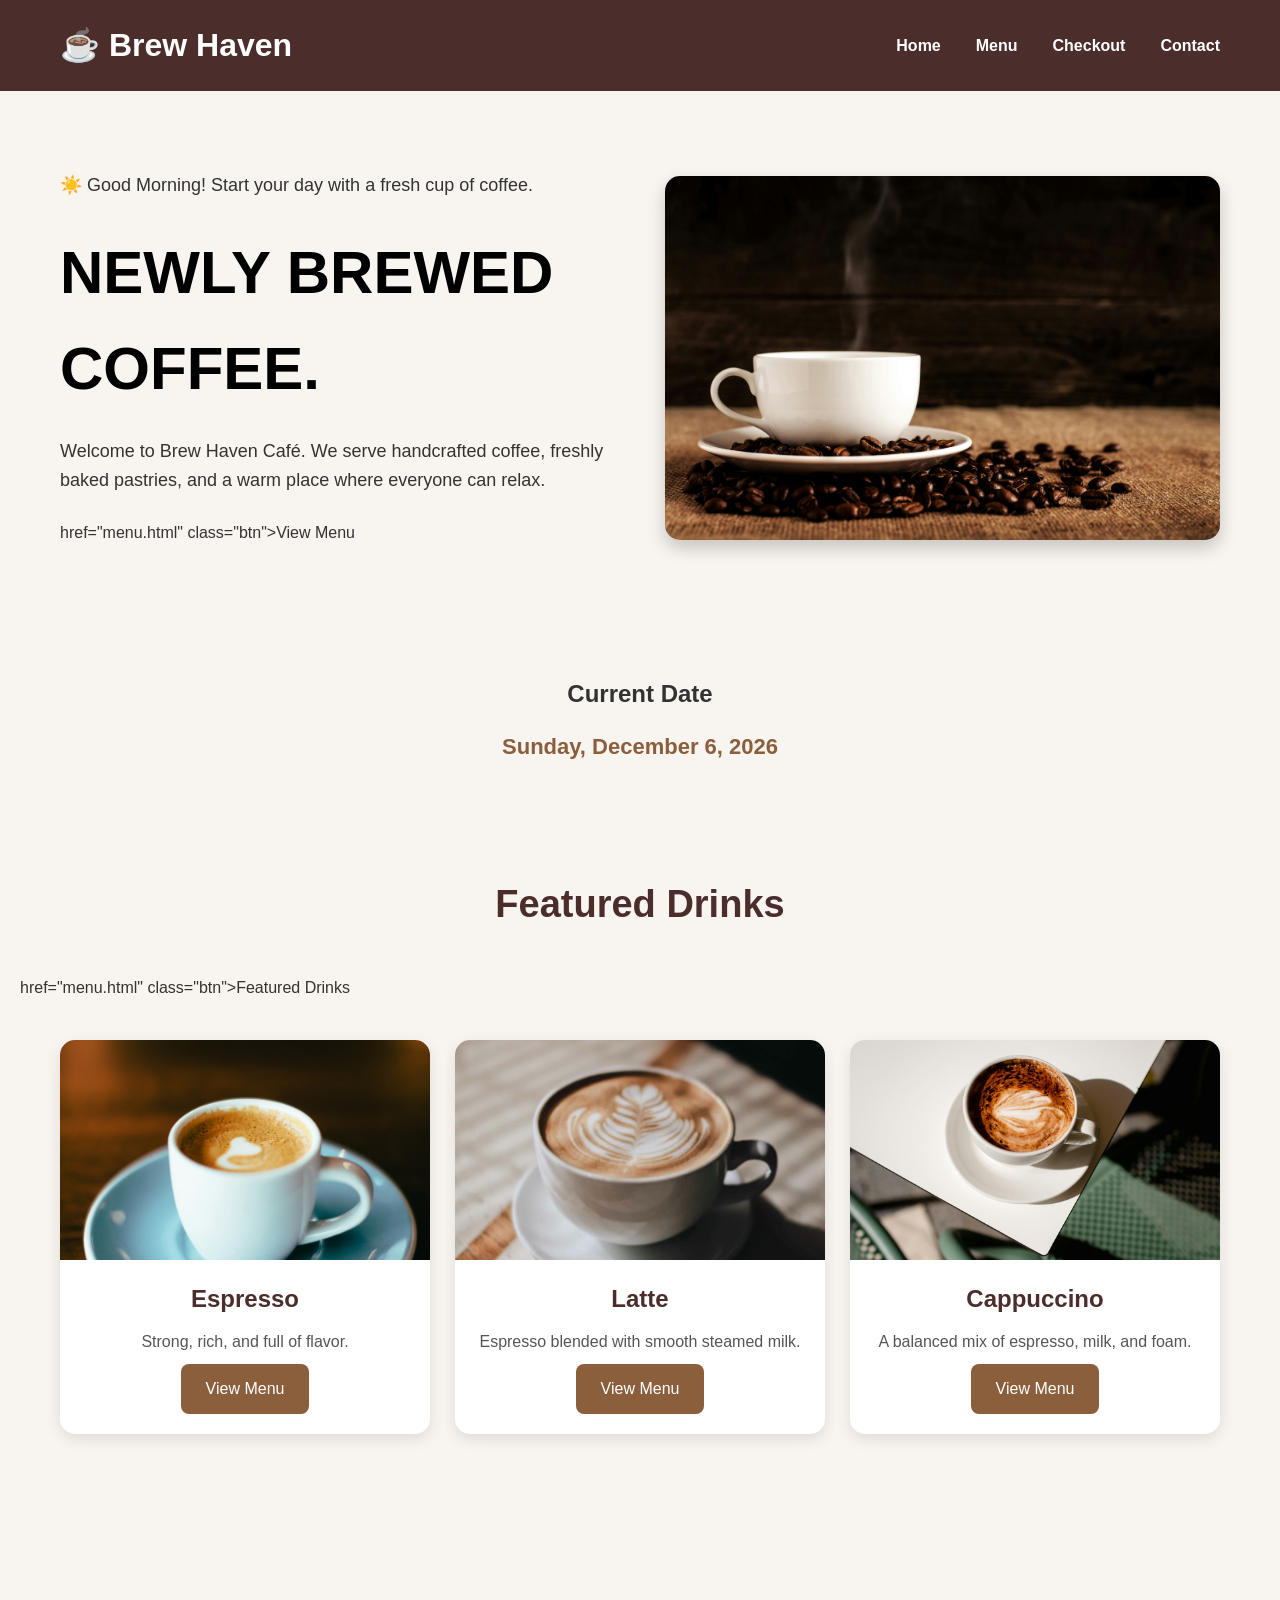
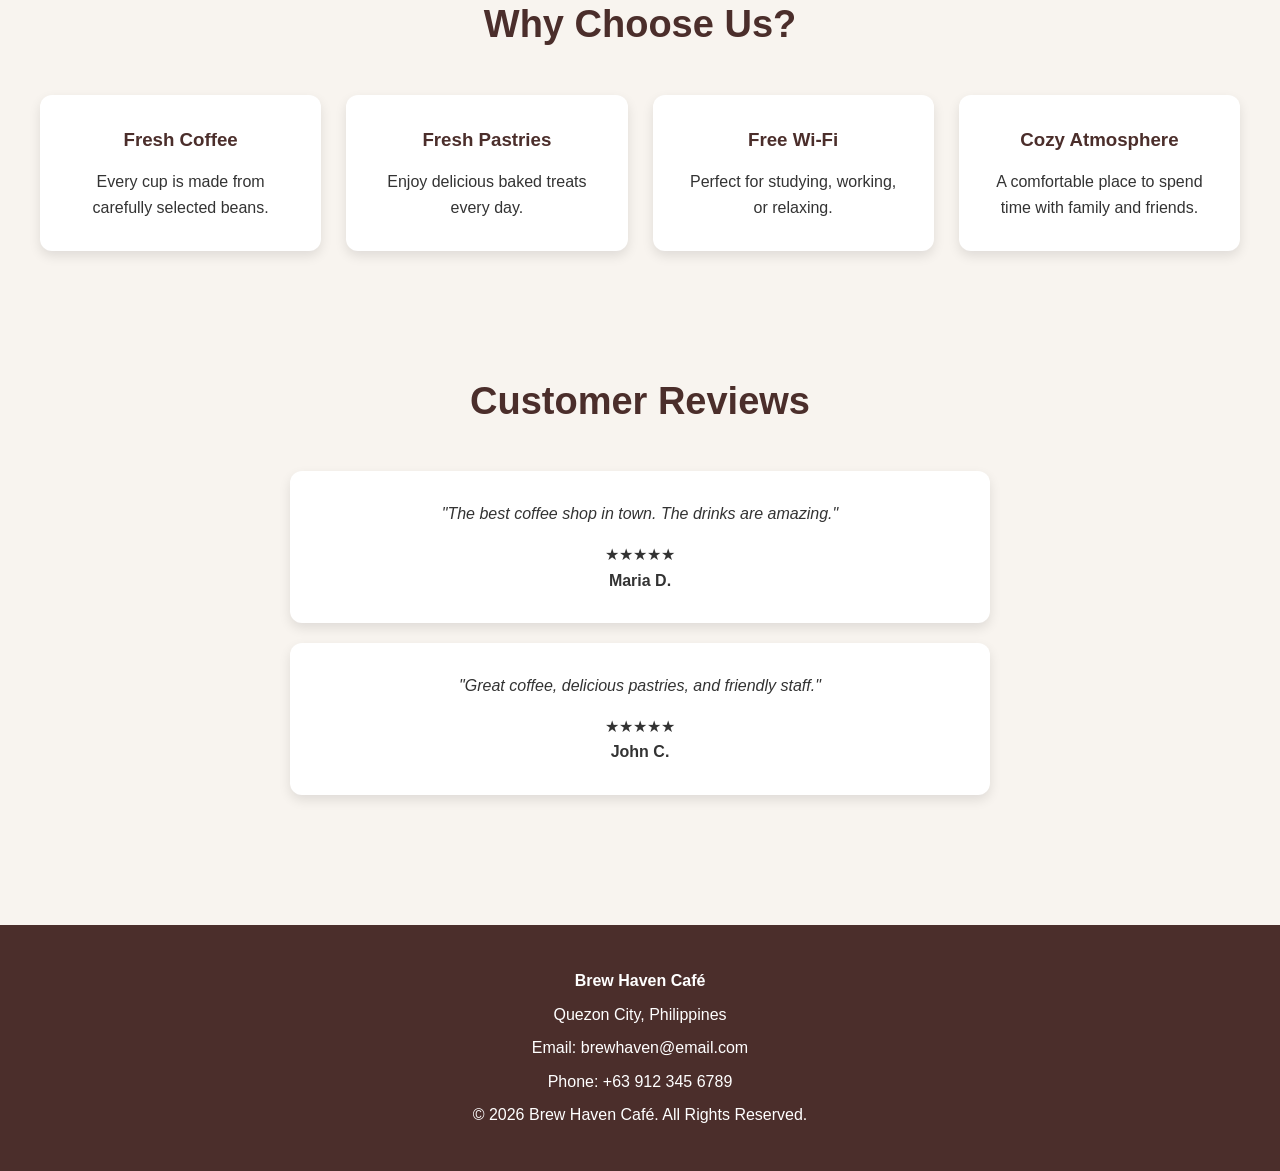
==== commit 9ba12811: "Update index.html" ====
--- a/index.html
+++ b/index.html
@@ -42,7 +42,7 @@
                 freshly baked pastries, and a warm place where everyone can relax.
             </p>
 
-            <a href="menu.html" class="btn">View Menu</a>
+            <a> href="menu.html" class="btn">View Menu</a>
 
         </div>
 
